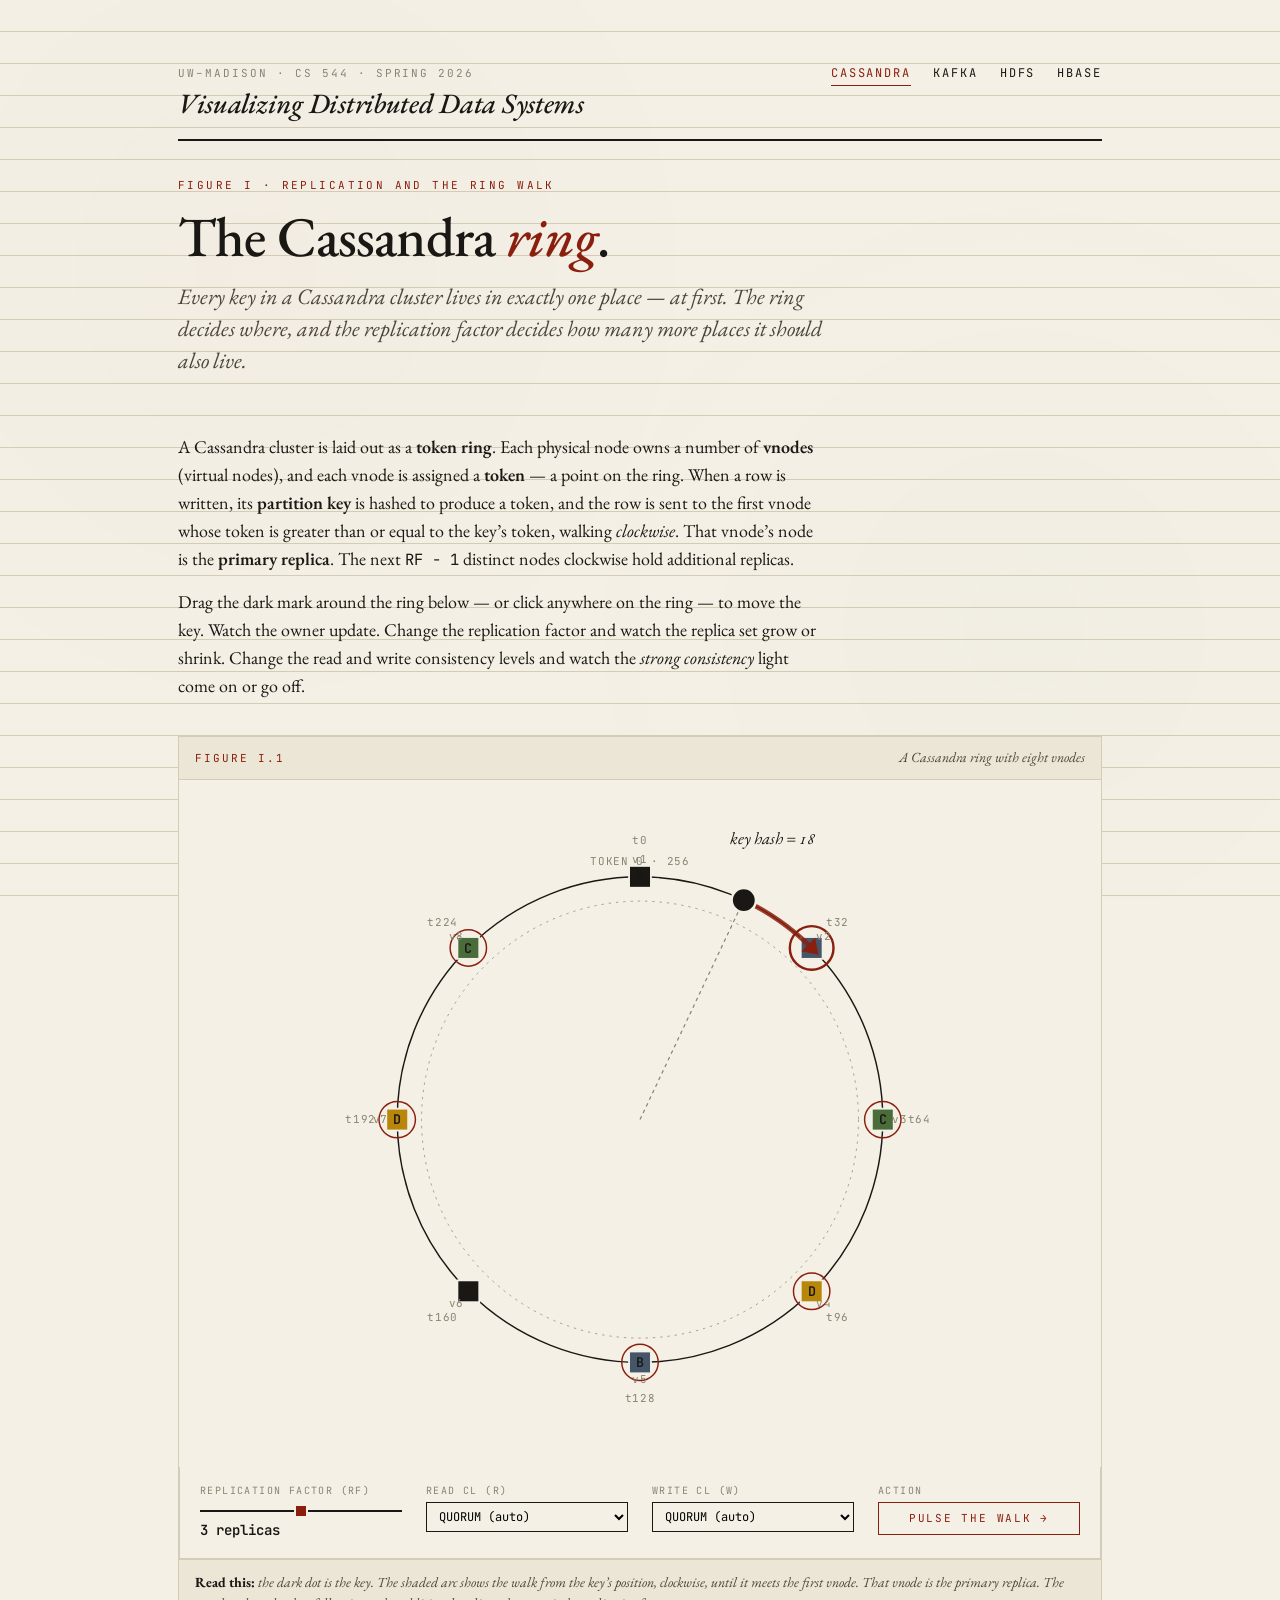
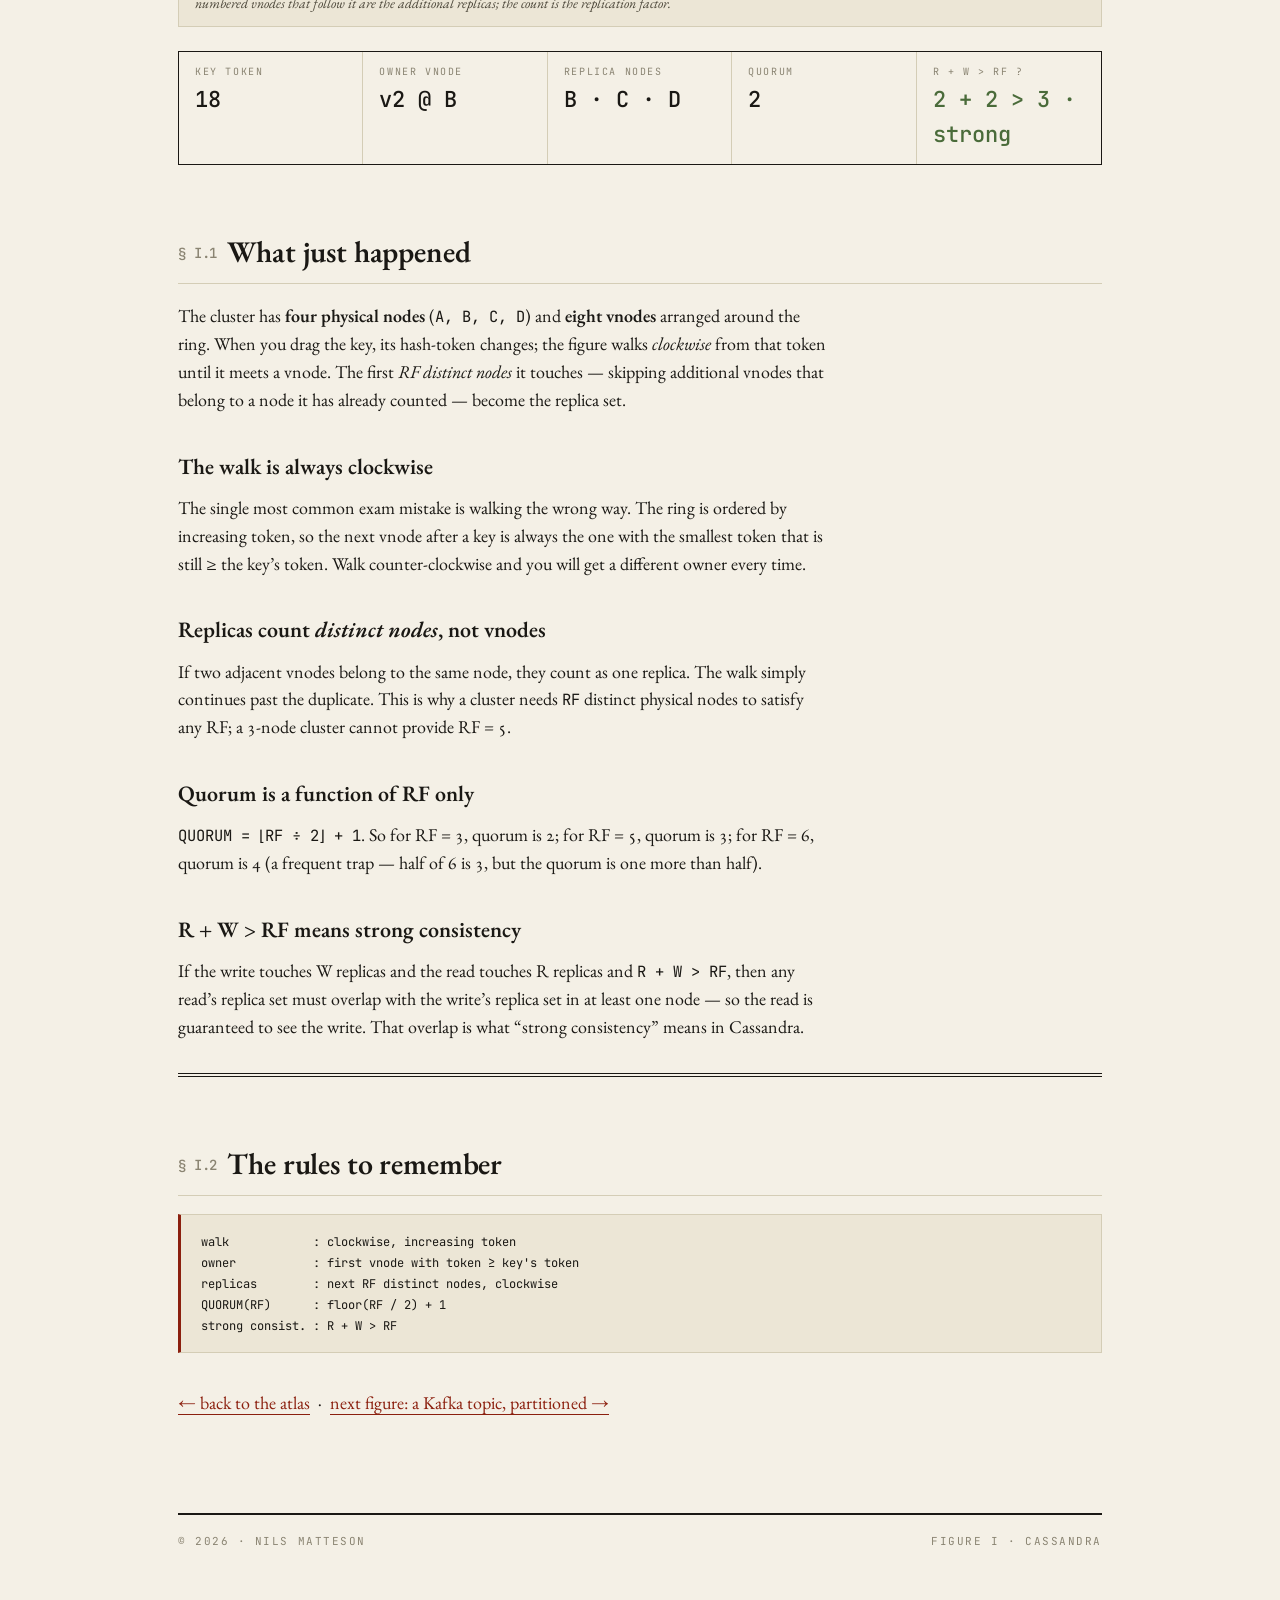
==== cassandra.html @ 3a1dfbe9 "Initial site: four interactive figures for CS 544 distributed systems - Figure I (Cassandra): 8-vnod" ====
<!doctype html>
<html lang="en">
<head>
  <meta charset="utf-8" />
  <meta name="viewport" content="width=device-width, initial-scale=1" />
  <title>The Cassandra ring — CS 544 Visualizations</title>
  <link rel="stylesheet" href="styles/main.css" />
</head>
<body>
  <main class="page page--wide">

    <header class="masthead">
      <div>
        <div class="masthead__meta">UW–Madison · CS 544 · spring 2026</div>
        <div class="masthead__title"><a href="./index.html">Visualizing Distributed Data Systems</a></div>
      </div>
      <nav class="masthead__nav">
        <a href="./cassandra.html" class="is-current">Cassandra</a>
        <a href="./kafka.html">Kafka</a>
        <a href="./hdfs.html">HDFS</a>
        <a href="./hbase.html">HBase</a>
      </nav>
    </header>

    <div class="eyebrow">Figure I · Replication and the ring walk</div>
    <h1 class="title">The Cassandra <em>ring</em>.</h1>
    <p class="lede">
      Every key in a Cassandra cluster lives in exactly one place — at
      first. The ring decides where, and the replication factor decides
      how many <em>more</em> places it should also live.
    </p>

    <p>
      A Cassandra cluster is laid out as a <strong>token ring</strong>.
      Each physical node owns a number of <strong>vnodes</strong>
      (virtual nodes), and each vnode is assigned a <strong>token</strong> —
      a point on the ring. When a row is written, its
      <strong>partition key</strong> is hashed to produce a token, and
      the row is sent to the first vnode whose token is greater than
      or equal to the key’s token, walking <em>clockwise</em>. That
      vnode’s node is the <strong>primary replica</strong>. The next
      <span class="mono">RF − 1</span> distinct nodes clockwise hold
      additional replicas.
    </p>

    <p>
      Drag the dark mark around the ring below — or click anywhere on
      the ring — to move the key. Watch the owner update. Change the
      replication factor and watch the replica set grow or shrink.
      Change the read and write consistency levels and watch the
      <em>strong consistency</em> light come on or go off.
    </p>

    <figure class="figure">
      <div class="figure__head">
        <span class="figure__label">Figure I.1</span>
        <span class="figure__title">A Cassandra ring with eight vnodes</span>
      </div>
      <div class="figure__body" id="ring-stage">
        <svg id="ring-svg" viewBox="0 0 720 520" role="img" aria-label="Cassandra ring with draggable key">
          <!-- ring -->
          <g id="ring-g">
            <circle cx="360" cy="260" r="200" class="stroke-ink fill-paper" stroke-width="1.2" />
            <circle cx="360" cy="260" r="180" class="stroke-mute fill-paper" stroke-width="0.6" stroke-dasharray="2 4" />
            <text x="360" y="50" text-anchor="middle" class="label-sm">TOKEN  0  ·  256</text>
          </g>
          <g id="ring-vnodes"></g>
          <g id="ring-arc"></g>
          <g id="ring-replicas"></g>
          <g id="ring-key">
            <line id="key-radial" x1="360" y1="260" x2="360" y2="40" stroke-width="1" stroke-dasharray="3 3" class="stroke-mute" />
            <circle id="key-handle" cx="360" cy="60" r="10" class="fill-ink" stroke="var(--paper)" stroke-width="2" style="cursor: grab;" />
            <text id="key-label" x="360" y="28" text-anchor="middle" class="label-lg">key  hash = 0</text>
          </g>
        </svg>
      </div>

      <div class="controls">
        <div class="control">
          <span class="control__label">Replication factor (RF)</span>
          <input type="range" id="rf" min="1" max="5" value="3" />
          <span class="control__value"><span id="rf-val">3</span> replica<span id="rf-s">s</span></span>
        </div>
        <div class="control">
          <span class="control__label">Read CL (R)</span>
          <select id="cl-r">
            <option value="1">ONE (1)</option>
            <option value="2" selected>QUORUM (auto)</option>
            <option value="rf">ALL (RF)</option>
          </select>
        </div>
        <div class="control">
          <span class="control__label">Write CL (W)</span>
          <select id="cl-w">
            <option value="1">ONE (1)</option>
            <option value="2" selected>QUORUM (auto)</option>
            <option value="rf">ALL (RF)</option>
          </select>
        </div>
        <div class="control">
          <span class="control__label">Action</span>
          <button class="btn btn--accent" id="btn-pulse">Pulse the walk →</button>
        </div>
      </div>

      <figcaption class="figure__caption">
        <b>Read this:</b> the dark dot is the key. The shaded arc shows
        the <em>walk</em> from the key’s position, clockwise, until it
        meets the first vnode. That vnode is the <em>primary replica</em>.
        The numbered vnodes that follow it are the
        additional replicas; the count is the replication factor.
      </figcaption>
    </figure>

    <div class="readout">
      <div class="readout__cell">
        <span class="k">Key token</span>
        <span class="v" id="r-token">0</span>
      </div>
      <div class="readout__cell">
        <span class="k">Owner vnode</span>
        <span class="v" id="r-owner">v1@A</span>
      </div>
      <div class="readout__cell">
        <span class="k">Replica nodes</span>
        <span class="v" id="r-replicas">A · B · C</span>
      </div>
      <div class="readout__cell">
        <span class="k">QUORUM</span>
        <span class="v" id="r-quorum">2</span>
      </div>
      <div class="readout__cell">
        <span class="k">R + W &gt; RF ?</span>
        <span class="v v--ok" id="r-strong">strong</span>
      </div>
    </div>

    <h2><span class="num">§ I.1</span>What just happened</h2>
    <p>
      The cluster has <strong>four physical nodes</strong>
      (<span class="mono">A, B, C, D</span>) and <strong>eight vnodes</strong>
      arranged around the ring. When you drag the key, its
      hash-token changes; the figure walks <em>clockwise</em> from that
      token until it meets a vnode. The first <em>RF distinct nodes</em>
      it touches — skipping additional vnodes that belong to a node it
      has already counted — become the replica set.
    </p>

    <h3>The walk is always clockwise</h3>
    <p>
      The single most common exam mistake is walking the wrong way. The
      ring is ordered by increasing token, so the next vnode after a
      key is always the one with the smallest token that is still
      <em>≥</em> the key’s token. Walk counter-clockwise and you will
      get a different owner every time.
    </p>

    <h3>Replicas count <em>distinct nodes</em>, not vnodes</h3>
    <p>
      If two adjacent vnodes belong to the same node, they count as one
      replica. The walk simply continues past the duplicate. This is
      why a cluster needs <span class="mono">RF</span> distinct
      physical nodes to satisfy any RF; a 3-node cluster cannot
      provide RF = 5.
    </p>

    <h3>Quorum is a function of RF only</h3>
    <p>
      <span class="mono">QUORUM = ⌊RF ÷ 2⌋ + 1</span>. So for RF = 3,
      quorum is 2; for RF = 5, quorum is 3; for RF = 6, quorum is 4
      (a frequent trap — half of 6 is 3, but the quorum is one more
      than half).
    </p>

    <h3>R + W &gt; RF means strong consistency</h3>
    <p>
      If the write touches W replicas and the read touches R replicas
      and <span class="mono">R + W &gt; RF</span>, then any read’s
      replica set must overlap with the write’s replica set in at
      least one node — so the read is guaranteed to see the write.
      That overlap is what “strong consistency” means in Cassandra.
    </p>

    <hr class="hr-double" />

    <h2><span class="num">§ I.2</span>The rules to remember</h2>
    <pre><code>walk            : clockwise, increasing token
owner           : first vnode with token ≥ key's token
replicas        : next RF distinct nodes, clockwise
QUORUM(RF)      : floor(RF / 2) + 1
strong consist. : R + W &gt; RF</code></pre>

    <p style="margin-top: 36px;">
      <a class="intext" href="./index.html">← back to the atlas</a>
      &nbsp;·&nbsp;
      <a class="intext" href="./kafka.html">next figure: a Kafka topic, partitioned →</a>
    </p>

    <footer class="colophon">
      <span>© 2026 · Nils Matteson</span>
      <span>Figure I · Cassandra</span>
    </footer>

  </main>

  <script src="scripts/cassandra-ring.js"></script>
</body>
</html>
---- styles/main.css ----
/* ==========================================================================
   CS544 Visualizations — design system
   "Lab notebook" — paper, ink, oxblood. Hard rules. Serif body.
   ========================================================================== */

@import url('https://fonts.googleapis.com/css2?family=EB+Garamond:ital,wght@0,400;0,500;0,600;0,700;1,400;1,500&family=JetBrains+Mono:wght@400;500;600&display=swap');

:root {
  /* palette */
  --paper:        #f4f0e6;
  --paper-deep:   #ece6d6;
  --paper-line:   #d4cdb6;
  --ink:          #1a1814;
  --ink-soft:     #4a4538;
  --ink-mute:     #8a8472;
  --oxblood:      #8b1f0e;
  --oxblood-deep: #5e1408;
  --moss:         #4a6b3a;
  --ochre:        #b8860b;
  --steel:        #46566a;

  /* type */
  --serif: 'EB Garamond', 'Iowan Old Style', 'Apple Garamond', Georgia, serif;
  --mono:  'JetBrains Mono', 'IBM Plex Mono', ui-monospace, Menlo, monospace;

  /* scale */
  --col: 720px;
  --gut: 24px;
}

/* ==== reset ============================================================ */

*, *::before, *::after { box-sizing: border-box; }
html, body, h1, h2, h3, h4, h5, h6, p, ul, ol, li, figure, figcaption, pre, code, table, td, th { margin: 0; padding: 0; }
button { font: inherit; color: inherit; background: none; border: 0; padding: 0; cursor: pointer; }
a { color: inherit; }

/* ==== page ============================================================ */

html {
  font-size: 18px;
  background: var(--paper);
  color: var(--ink);
  -webkit-font-smoothing: antialiased;
}

body {
  font-family: var(--serif);
  font-feature-settings: "kern" 1, "liga" 1, "onum" 1;
  line-height: 1.55;
  background:
    repeating-linear-gradient(
      to bottom,
      transparent 0,
      transparent 31px,
      var(--paper-line) 31px,
      var(--paper-line) 32px
    ),
    var(--paper);
  background-attachment: fixed;
  min-height: 100vh;
}

/* subtle paper grain */
body::before {
  content: "";
  position: fixed;
  inset: 0;
  pointer-events: none;
  background-image:
    radial-gradient(circle at 20% 30%, rgba(139, 31, 14, 0.015) 0, transparent 40%),
    radial-gradient(circle at 80% 70%, rgba(74, 107, 58, 0.015) 0, transparent 40%);
  z-index: 0;
}

/* ==== layout ========================================================== */

.page {
  position: relative;
  z-index: 1;
  max-width: var(--col);
  margin: 0 auto;
  padding: 64px 28px 120px;
}

.page--wide {
  max-width: 980px;
}

/* ==== top masthead =================================================== */

.masthead {
  display: flex;
  align-items: baseline;
  justify-content: space-between;
  gap: 24px;
  border-bottom: 2px solid var(--ink);
  padding-bottom: 14px;
  margin-bottom: 36px;
}

.masthead__title {
  font-family: var(--serif);
  font-style: italic;
  font-weight: 500;
  font-size: 28px;
  letter-spacing: -0.01em;
}

.masthead__title a { text-decoration: none; }

.masthead__meta {
  font-family: var(--mono);
  font-size: 11px;
  text-transform: uppercase;
  letter-spacing: 0.18em;
  color: var(--ink-mute);
}

.masthead__nav {
  display: flex;
  gap: 22px;
  font-family: var(--mono);
  font-size: 12px;
  text-transform: uppercase;
  letter-spacing: 0.16em;
}

.masthead__nav a {
  text-decoration: none;
  border-bottom: 1px solid transparent;
  padding-bottom: 2px;
  transition: border-color 120ms;
}

.masthead__nav a:hover,
.masthead__nav a.is-current {
  border-bottom-color: var(--oxblood);
  color: var(--oxblood);
}

/* ==== headings ======================================================= */

.eyebrow {
  font-family: var(--mono);
  font-size: 11px;
  text-transform: uppercase;
  letter-spacing: 0.22em;
  color: var(--oxblood);
  margin-bottom: 14px;
}

h1.title {
  font-family: var(--serif);
  font-weight: 500;
  font-size: 56px;
  line-height: 1.05;
  letter-spacing: -0.015em;
  margin-bottom: 14px;
}

h1.title em {
  color: var(--oxblood);
  font-style: italic;
}

.lede {
  font-family: var(--serif);
  font-style: italic;
  font-size: 22px;
  line-height: 1.45;
  color: var(--ink-soft);
  max-width: 30em;
  margin-bottom: 56px;
}

h2 {
  font-family: var(--serif);
  font-weight: 600;
  font-size: 30px;
  letter-spacing: -0.005em;
  margin: 64px 0 18px;
  border-bottom: 1px solid var(--paper-line);
  padding-bottom: 8px;
}

h2 .num {
  font-family: var(--mono);
  font-weight: 500;
  font-size: 14px;
  color: var(--ink-mute);
  margin-right: 10px;
  vertical-align: 4px;
}

h3 {
  font-family: var(--serif);
  font-weight: 600;
  font-size: 22px;
  margin: 36px 0 10px;
}

p { margin-bottom: 16px; max-width: 36em; }
p + p { text-indent: 0; }

p strong { font-weight: 600; }
p em { font-style: italic; }

a.intext {
  color: var(--oxblood);
  text-decoration: none;
  border-bottom: 1px solid var(--oxblood);
}

/* ==== code ============================================================ */

code, kbd, .mono {
  font-family: var(--mono);
  font-size: 0.86em;
}

code {
  background: var(--paper-deep);
  padding: 1px 6px;
  border: 1px solid var(--paper-line);
}

pre {
  font-family: var(--mono);
  font-size: 14px;
  background: var(--paper-deep);
  border: 1px solid var(--paper-line);
  border-left: 3px solid var(--oxblood);
  padding: 16px 20px;
  overflow-x: auto;
  margin: 18px 0;
  line-height: 1.5;
}

pre code {
  background: transparent;
  border: 0;
  padding: 0;
}

/* ==== figure ========================================================== */

.figure {
  margin: 36px 0 24px;
  border: 1px solid var(--paper-line);
  background: var(--paper);
}

.figure__head {
  display: flex;
  align-items: baseline;
  justify-content: space-between;
  padding: 10px 16px;
  border-bottom: 1px solid var(--paper-line);
  background: var(--paper-deep);
}

.figure__label {
  font-family: var(--mono);
  font-size: 11px;
  text-transform: uppercase;
  letter-spacing: 0.18em;
  color: var(--oxblood);
}

.figure__title {
  font-family: var(--serif);
  font-style: italic;
  font-size: 14px;
  color: var(--ink-soft);
}

.figure__body {
  padding: 24px;
}

.figure__caption {
  font-family: var(--serif);
  font-style: italic;
  font-size: 14px;
  line-height: 1.5;
  color: var(--ink-soft);
  padding: 12px 16px;
  border-top: 1px solid var(--paper-line);
  background: var(--paper-deep);
}

.figure__caption b { font-style: normal; color: var(--ink); }

/* ==== controls panel ================================================== */

.controls {
  display: grid;
  grid-template-columns: repeat(auto-fit, minmax(180px, 1fr));
  gap: 16px 24px;
  padding: 16px 20px;
  border: 1px solid var(--paper-line);
  border-top: 0;
  background: var(--paper);
  font-family: var(--mono);
  font-size: 12px;
}

.control { display: flex; flex-direction: column; gap: 4px; }

.control__label {
  text-transform: uppercase;
  letter-spacing: 0.14em;
  color: var(--ink-mute);
  font-size: 10px;
}

.control__value {
  color: var(--ink);
  font-weight: 600;
  font-size: 14px;
  font-variant-numeric: tabular-nums;
}

input[type="range"] {
  -webkit-appearance: none;
  appearance: none;
  width: 100%;
  height: 2px;
  background: var(--ink);
  outline: none;
  margin: 8px 0 4px;
}

input[type="range"]::-webkit-slider-thumb {
  -webkit-appearance: none;
  appearance: none;
  width: 14px;
  height: 14px;
  background: var(--oxblood);
  border: 2px solid var(--paper);
  cursor: pointer;
  border-radius: 0;
}

input[type="range"]::-moz-range-thumb {
  width: 14px;
  height: 14px;
  background: var(--oxblood);
  border: 2px solid var(--paper);
  cursor: pointer;
  border-radius: 0;
}

button.btn {
  font-family: var(--mono);
  font-size: 11px;
  text-transform: uppercase;
  letter-spacing: 0.16em;
  border: 1px solid var(--ink);
  background: var(--paper);
  padding: 7px 14px;
  cursor: pointer;
  transition: background 80ms, color 80ms;
}

button.btn:hover {
  background: var(--ink);
  color: var(--paper);
}

button.btn--accent {
  border-color: var(--oxblood);
  color: var(--oxblood);
}

button.btn--accent:hover {
  background: var(--oxblood);
  color: var(--paper);
}

select {
  font-family: var(--mono);
  font-size: 12px;
  border: 1px solid var(--ink);
  background: var(--paper);
  padding: 5px 8px;
  border-radius: 0;
}

/* ==== readout strip =================================================== */

.readout {
  display: grid;
  grid-template-columns: repeat(auto-fit, minmax(140px, 1fr));
  border: 1px solid var(--ink);
  margin: 20px 0;
}

.readout__cell {
  padding: 12px 16px;
  border-right: 1px solid var(--paper-line);
  font-family: var(--mono);
}

.readout__cell:last-child { border-right: 0; }

.readout__cell .k {
  display: block;
  font-size: 10px;
  text-transform: uppercase;
  letter-spacing: 0.16em;
  color: var(--ink-mute);
  margin-bottom: 4px;
}

.readout__cell .v {
  font-size: 22px;
  font-weight: 500;
  font-variant-numeric: tabular-nums;
  color: var(--ink);
}

.readout__cell .v--ok    { color: var(--moss); }
.readout__cell .v--warn  { color: var(--ochre); }
.readout__cell .v--bad   { color: var(--oxblood); }

/* ==== topic cards (landing) =========================================== */

.cards {
  display: grid;
  grid-template-columns: repeat(auto-fit, minmax(280px, 1fr));
  gap: 1px;
  background: var(--ink);
  border: 1px solid var(--ink);
  margin: 36px 0 56px;
}

.card {
  background: var(--paper);
  padding: 24px 22px 26px;
  text-decoration: none;
  color: inherit;
  display: flex;
  flex-direction: column;
  gap: 10px;
  transition: background 120ms;
}

.card:hover { background: var(--paper-deep); }

.card__num {
  font-family: var(--mono);
  font-size: 11px;
  letter-spacing: 0.18em;
  color: var(--oxblood);
}

.card__title {
  font-family: var(--serif);
  font-size: 24px;
  font-weight: 500;
  line-height: 1.15;
}

.card__desc {
  font-family: var(--serif);
  font-style: italic;
  font-size: 14px;
  color: var(--ink-soft);
  line-height: 1.45;
}

.card__cta {
  font-family: var(--mono);
  font-size: 11px;
  text-transform: uppercase;
  letter-spacing: 0.16em;
  color: var(--oxblood);
  margin-top: 6px;
}

/* ==== footer ========================================================== */

.colophon {
  margin-top: 96px;
  padding-top: 18px;
  border-top: 2px solid var(--ink);
  font-family: var(--mono);
  font-size: 11px;
  text-transform: uppercase;
  letter-spacing: 0.14em;
  color: var(--ink-mute);
  display: flex;
  justify-content: space-between;
  flex-wrap: wrap;
  gap: 12px;
}

/* ==== utility ========================================================= */

.hr-double {
  border: 0;
  border-top: 1px solid var(--ink);
  border-bottom: 1px solid var(--ink);
  height: 4px;
  margin: 32px 0;
}

.hr-thin {
  border: 0;
  border-top: 1px solid var(--paper-line);
  margin: 24px 0;
}

.tag {
  display: inline-block;
  font-family: var(--mono);
  font-size: 10px;
  text-transform: uppercase;
  letter-spacing: 0.16em;
  border: 1px solid var(--ink-mute);
  padding: 2px 8px;
  color: var(--ink-soft);
}

.tag--accent { border-color: var(--oxblood); color: var(--oxblood); }

/* ==== SVG common ====================================================== */

svg .stroke-ink   { stroke: var(--ink); }
svg .stroke-ox    { stroke: var(--oxblood); }
svg .stroke-mute  { stroke: var(--ink-mute); }
svg .stroke-moss  { stroke: var(--moss); }
svg .fill-paper   { fill: var(--paper); }
svg .fill-ink     { fill: var(--ink); }
svg .fill-ox      { fill: var(--oxblood); }
svg .fill-mute    { fill: var(--ink-mute); }
svg .fill-moss    { fill: var(--moss); }
svg .fill-ochre   { fill: var(--ochre); }
svg text {
  font-family: var(--mono);
  font-size: 11px;
  fill: var(--ink);
  user-select: none;
}
svg .label-sm { font-size: 9px; fill: var(--ink-mute); letter-spacing: 0.06em; }
svg .label-lg { font-family: var(--serif); font-style: italic; font-size: 14px; fill: var(--ink); }

/* ==== animations ====================================================== */

@keyframes pulse-ox {
  0%   { opacity: 0.0; }
  40%  { opacity: 1.0; }
  100% { opacity: 0.0; }
}

@keyframes flow {
  from { stroke-dashoffset: 0; }
  to   { stroke-dashoffset: -24; }
}

.flowline {
  stroke-dasharray: 8 4;
  animation: flow 1.2s linear infinite;
}

.is-active { stroke: var(--oxblood) !important; }
.is-active-fill { fill: var(--oxblood) !important; }

/* ==== responsive ====================================================== */

@media (max-width: 720px) {
  html { font-size: 16px; }
  h1.title { font-size: 38px; }
  .lede    { font-size: 19px; }
  h2       { font-size: 24px; }
  .page    { padding: 36px 18px 80px; }
  .masthead { flex-wrap: wrap; }
  .masthead__nav { width: 100%; padding-top: 8px; }
}
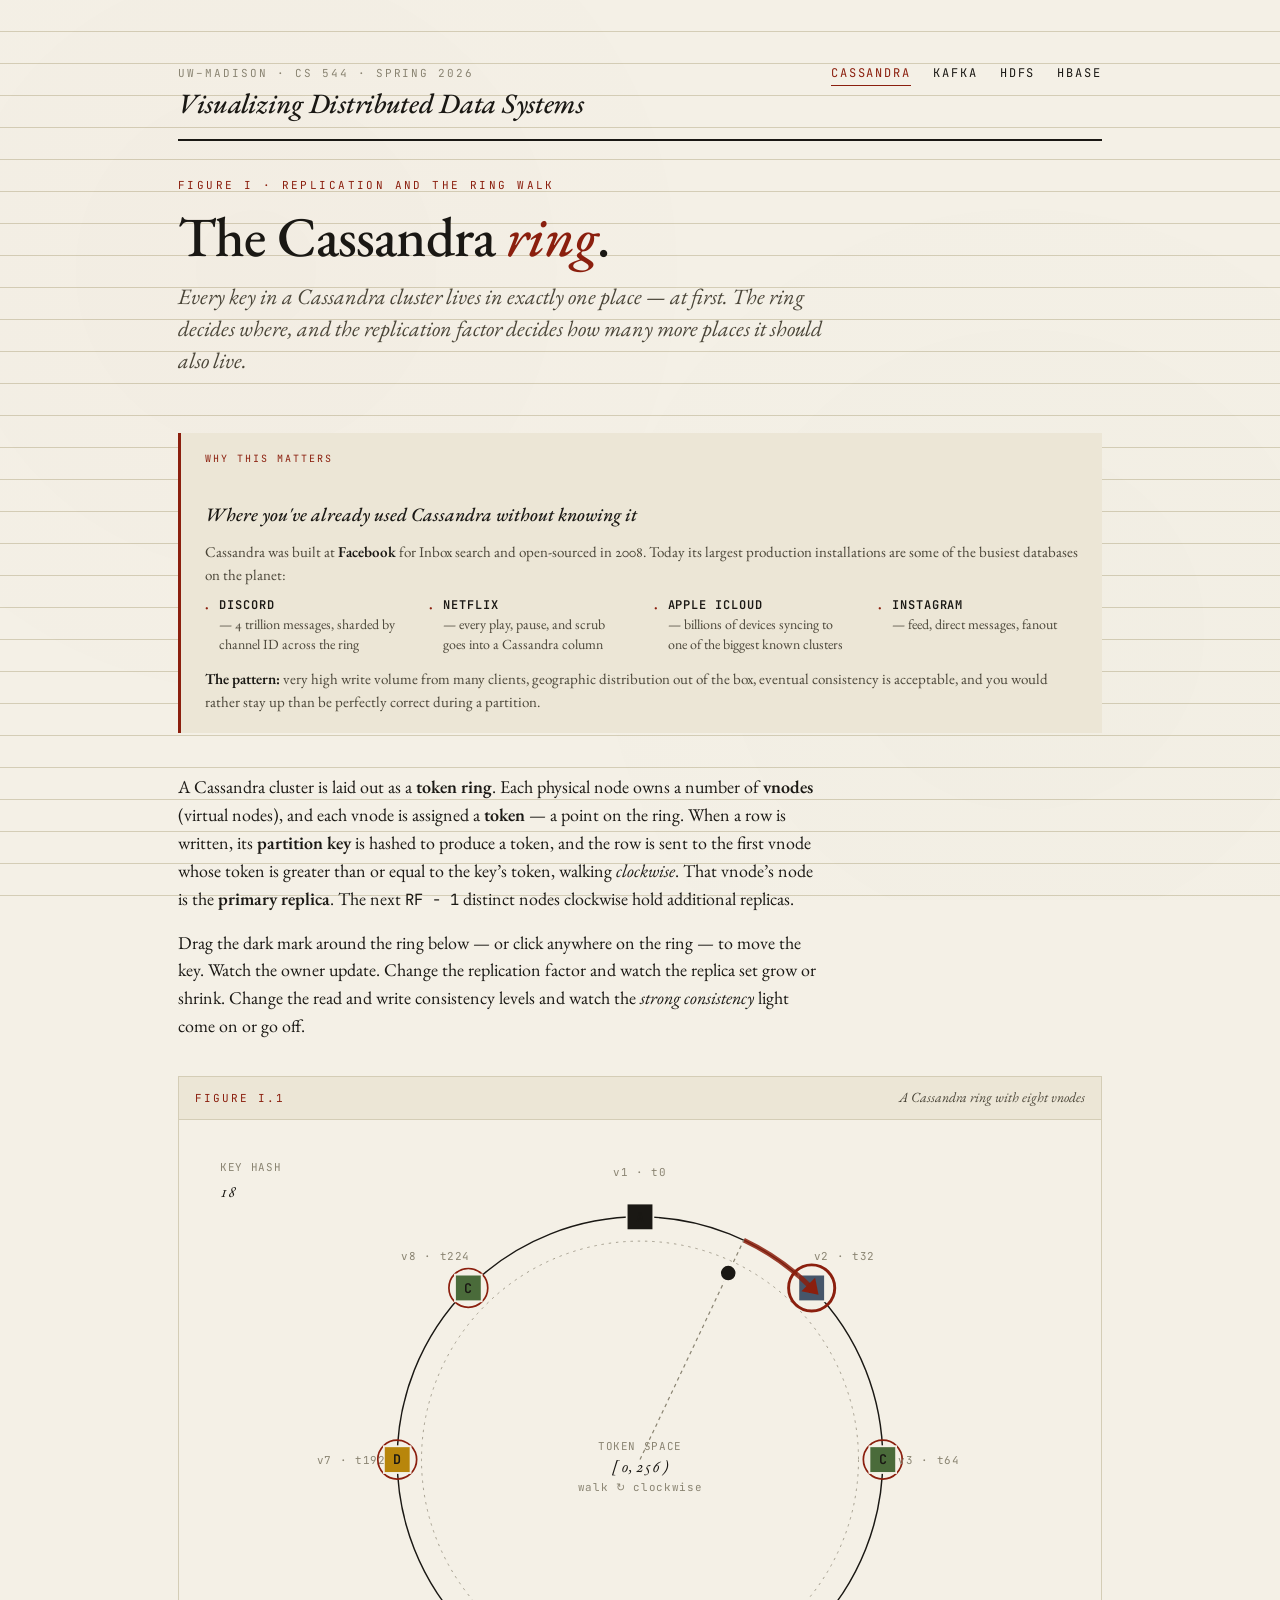
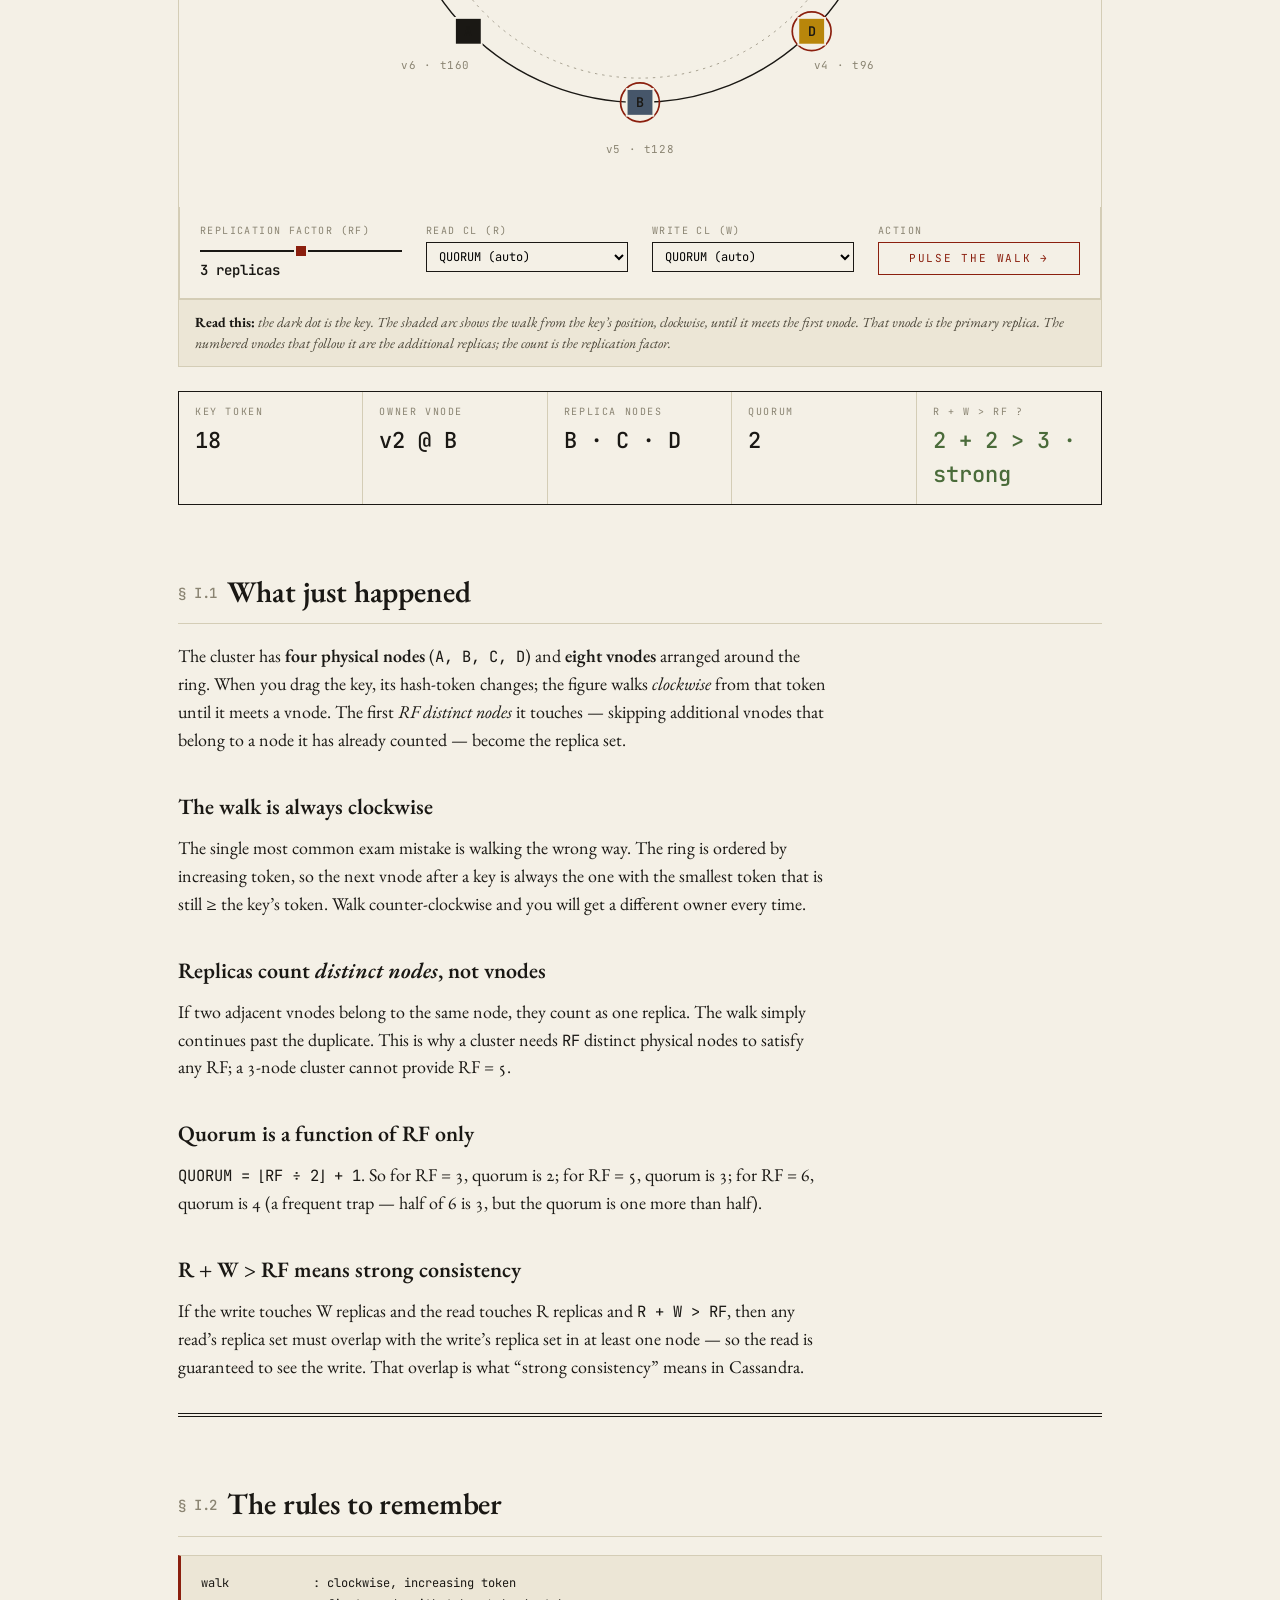
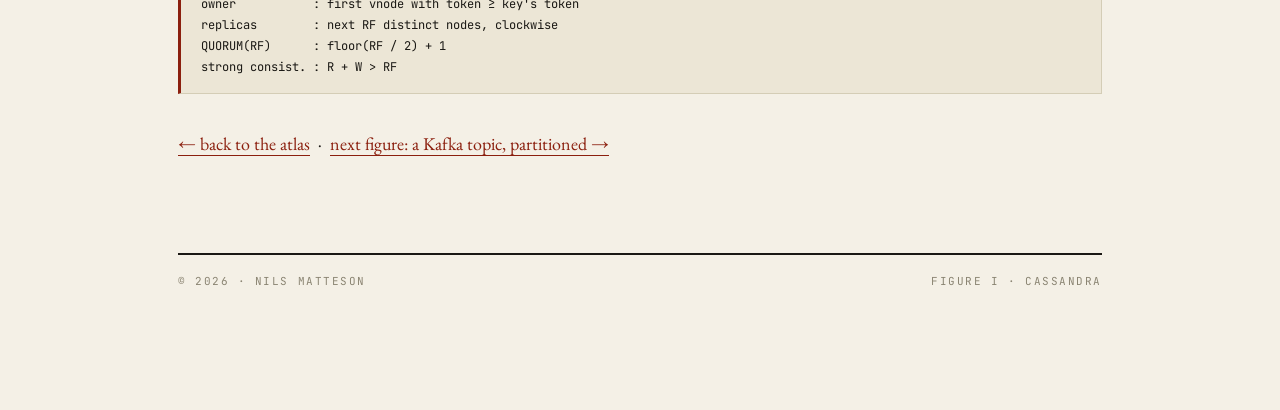
==== commit b424063d: "Add motivating real-world callouts; fix Cassandra label overlaps; seed HBase - Each system page now " ====
--- a/cassandra.html
+++ b/cassandra.html
@@ -30,6 +30,30 @@
       how many <em>more</em> places it should also live.
     </p>
 
+    <aside class="callout">
+      <span class="callout__label">Why this matters</span>
+      <h3 class="callout__title">Where you've already used Cassandra without knowing it</h3>
+      <div class="callout__body">
+        <p>
+          Cassandra was built at <strong>Facebook</strong> for Inbox
+          search and open-sourced in 2008. Today its largest production
+          installations are some of the busiest databases on the planet:
+        </p>
+        <ul class="callout__list">
+          <li><strong>Discord</strong> — 4 trillion messages, sharded by channel ID across the ring</li>
+          <li><strong>Netflix</strong> — every play, pause, and scrub goes into a Cassandra column</li>
+          <li><strong>Apple iCloud</strong> — billions of devices syncing to one of the biggest known clusters</li>
+          <li><strong>Instagram</strong> — feed, direct messages, fanout</li>
+        </ul>
+        <p style="margin-top:12px;">
+          <strong>The pattern:</strong> very high write volume from
+          many clients, geographic distribution out of the box,
+          eventual consistency is acceptable, and you would rather
+          stay up than be perfectly correct during a partition.
+        </p>
+      </div>
+    </aside>
+
     <p>
       A Cassandra cluster is laid out as a <strong>token ring</strong>.
       Each physical node owns a number of <strong>vnodes</strong>
@@ -62,7 +86,13 @@
           <g id="ring-g">
             <circle cx="360" cy="260" r="200" class="stroke-ink fill-paper" stroke-width="1.2" />
             <circle cx="360" cy="260" r="180" class="stroke-mute fill-paper" stroke-width="0.6" stroke-dasharray="2 4" />
-            <text x="360" y="50" text-anchor="middle" class="label-sm">TOKEN  0  ·  256</text>
+            <!-- center HUD -->
+            <text x="360" y="252" text-anchor="middle" class="label-sm" font-size="9">TOKEN SPACE</text>
+            <text x="360" y="270" text-anchor="middle" class="label-lg" font-size="20">[ 0, 256 )</text>
+            <text x="360" y="286" text-anchor="middle" class="label-sm" font-size="9">walk ↻ clockwise</text>
+            <!-- HUD: key hash, top-left of svg -->
+            <text x="14" y="22" class="label-sm" font-size="10">KEY HASH</text>
+            <text id="key-hud" x="14" y="44" class="label-lg" font-size="22">0</text>
           </g>
           <g id="ring-vnodes"></g>
           <g id="ring-arc"></g>
@@ -70,7 +100,6 @@
           <g id="ring-key">
             <line id="key-radial" x1="360" y1="260" x2="360" y2="40" stroke-width="1" stroke-dasharray="3 3" class="stroke-mute" />
             <circle id="key-handle" cx="360" cy="60" r="10" class="fill-ink" stroke="var(--paper)" stroke-width="2" style="cursor: grab;" />
-            <text id="key-label" x="360" y="28" text-anchor="middle" class="label-lg">key  hash = 0</text>
           </g>
         </svg>
       </div>
--- a/styles/main.css
+++ b/styles/main.css
@@ -425,6 +425,74 @@
 .readout__cell .v--warn  { color: var(--ochre); }
 .readout__cell .v--bad   { color: var(--oxblood); }
 
+/* ==== callout (why this matters) ====================================== */
+
+.callout {
+  background: var(--paper-deep);
+  border-left: 3px solid var(--oxblood);
+  padding: 18px 24px 20px;
+  margin: 28px 0 40px;
+}
+
+.callout__label {
+  display: block;
+  font-family: var(--mono);
+  font-size: 10px;
+  text-transform: uppercase;
+  letter-spacing: 0.20em;
+  color: var(--oxblood);
+  margin-bottom: 10px;
+}
+
+.callout__title {
+  font-family: var(--serif);
+  font-style: italic;
+  font-weight: 500;
+  font-size: 19px;
+  line-height: 1.35;
+  margin-bottom: 12px;
+  color: var(--ink);
+  border: 0;
+  padding: 0;
+}
+
+.callout__body {
+  font-family: var(--serif);
+  font-size: 15px;
+  line-height: 1.55;
+  color: var(--ink-soft);
+}
+
+.callout__body p { margin-bottom: 10px; max-width: none; }
+.callout__body p:last-child { margin-bottom: 0; }
+.callout__body strong { color: var(--ink); font-weight: 600; }
+
+.callout__list {
+  list-style: none;
+  margin: 0;
+  padding: 0;
+  display: grid;
+  grid-template-columns: repeat(auto-fit, minmax(200px, 1fr));
+  gap: 12px 24px;
+  margin-top: 8px;
+}
+.callout__list li {
+  font-family: var(--serif);
+  font-size: 14px;
+  line-height: 1.4;
+  color: var(--ink-soft);
+  padding-left: 14px;
+  position: relative;
+}
+.callout__list li::before {
+  content: '·';
+  position: absolute;
+  left: 0;
+  color: var(--oxblood);
+  font-weight: 700;
+}
+.callout__list li strong { color: var(--ink); font-family: var(--mono); font-size: 12px; text-transform: uppercase; letter-spacing: 0.08em; display: block; margin-bottom: 2px; }
+
 /* ==== topic cards (landing) =========================================== */
 
 .cards {
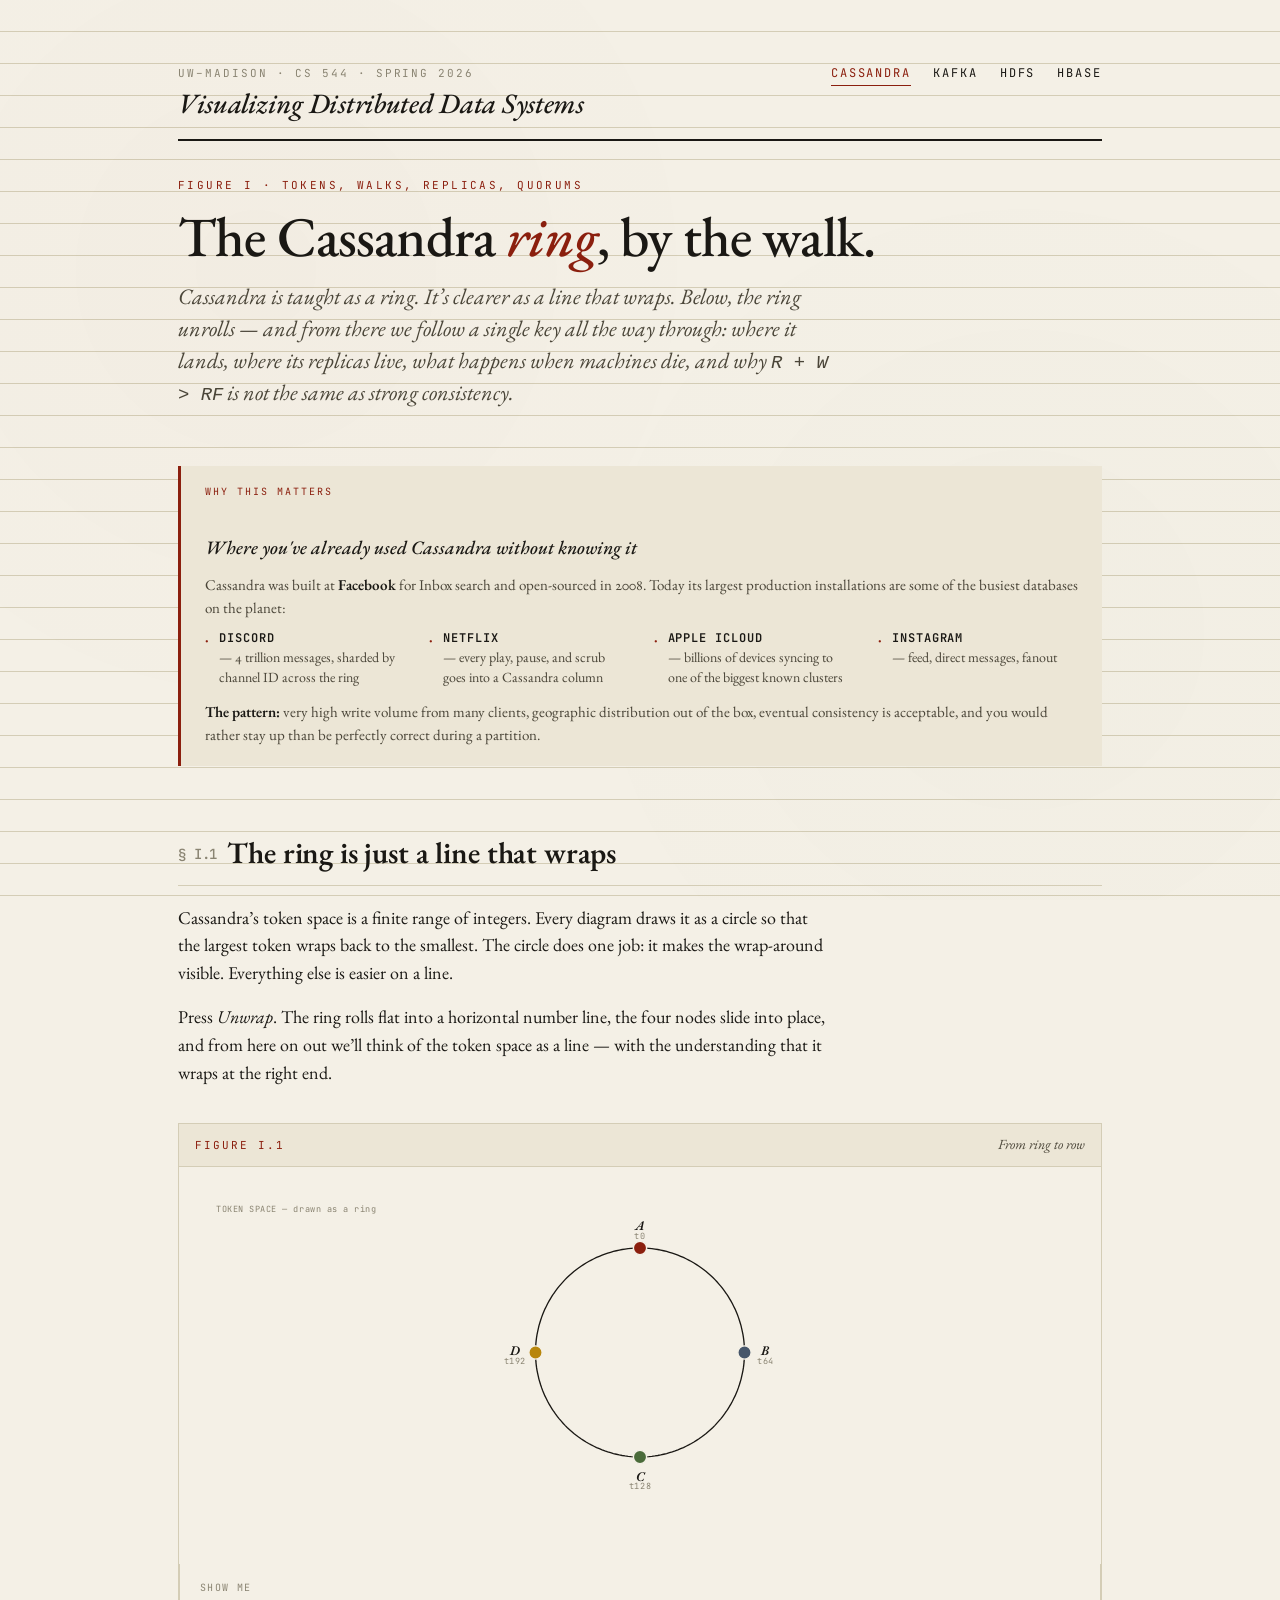
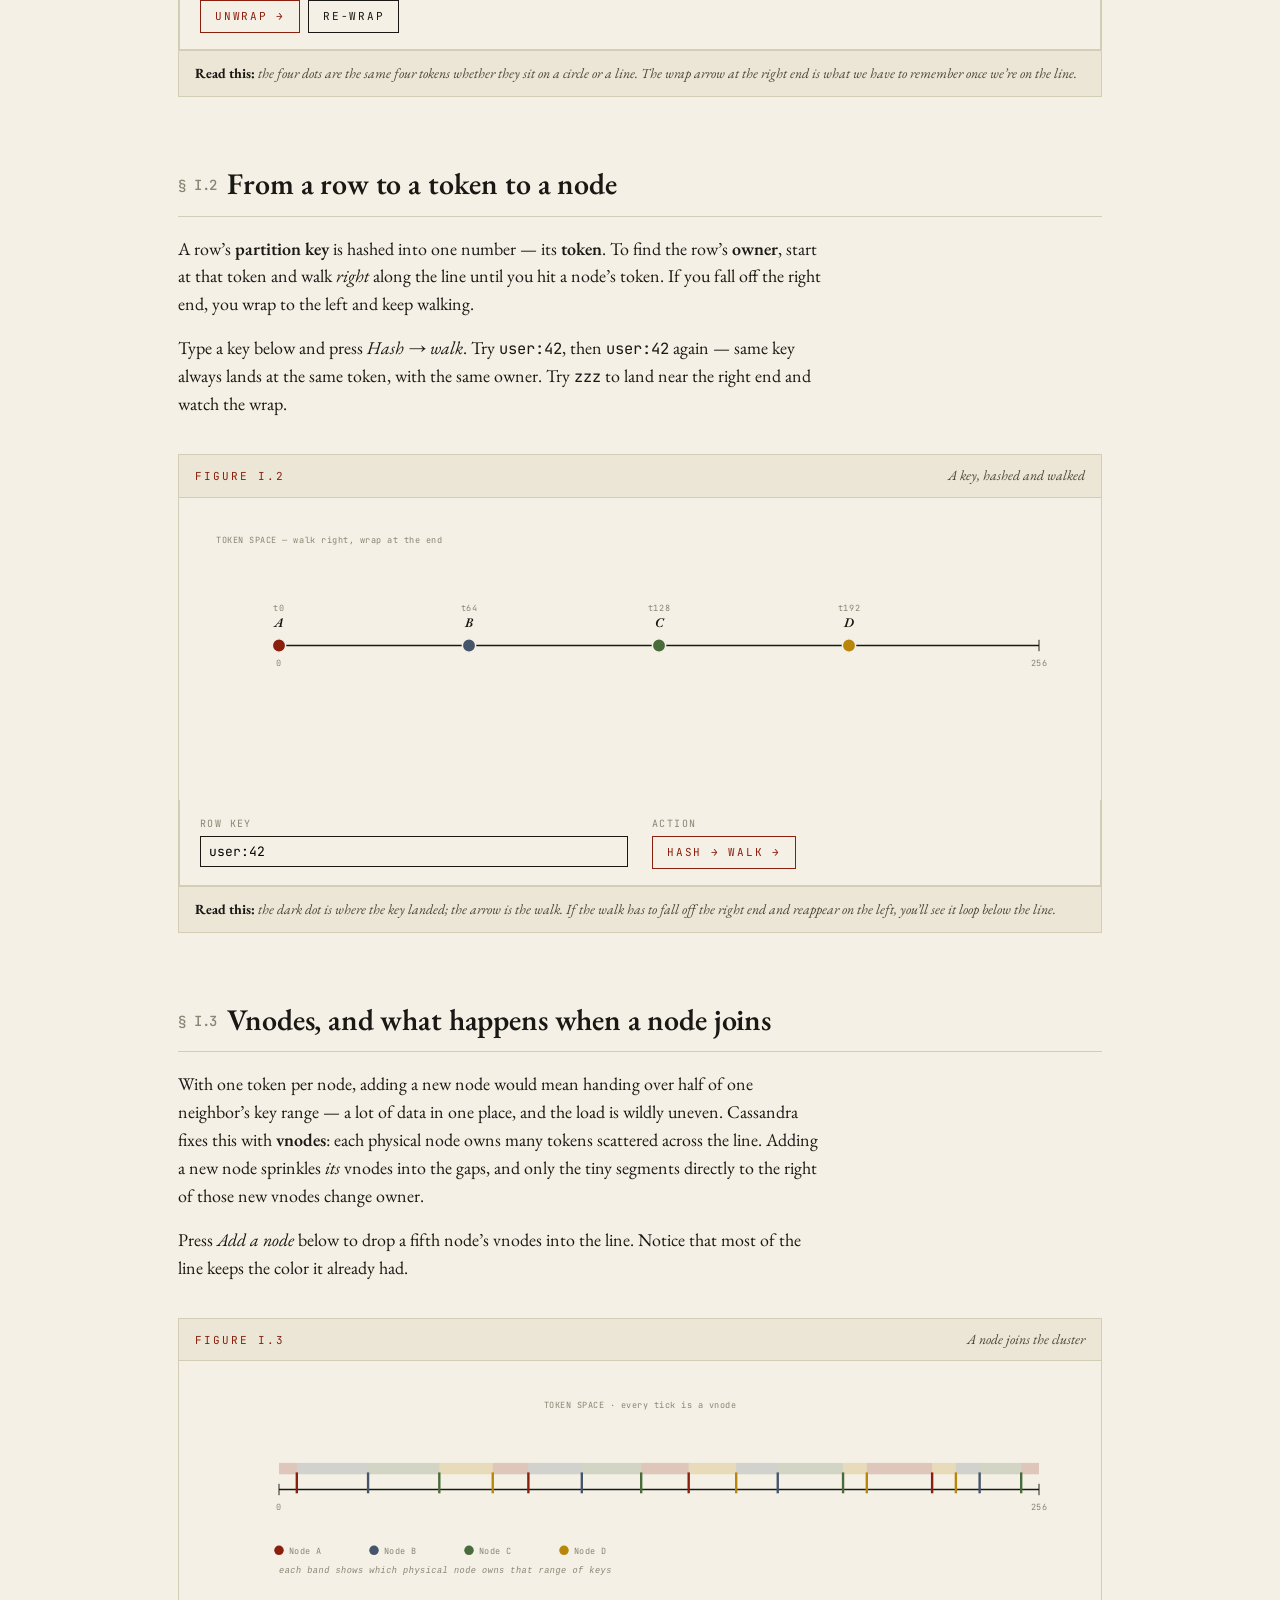
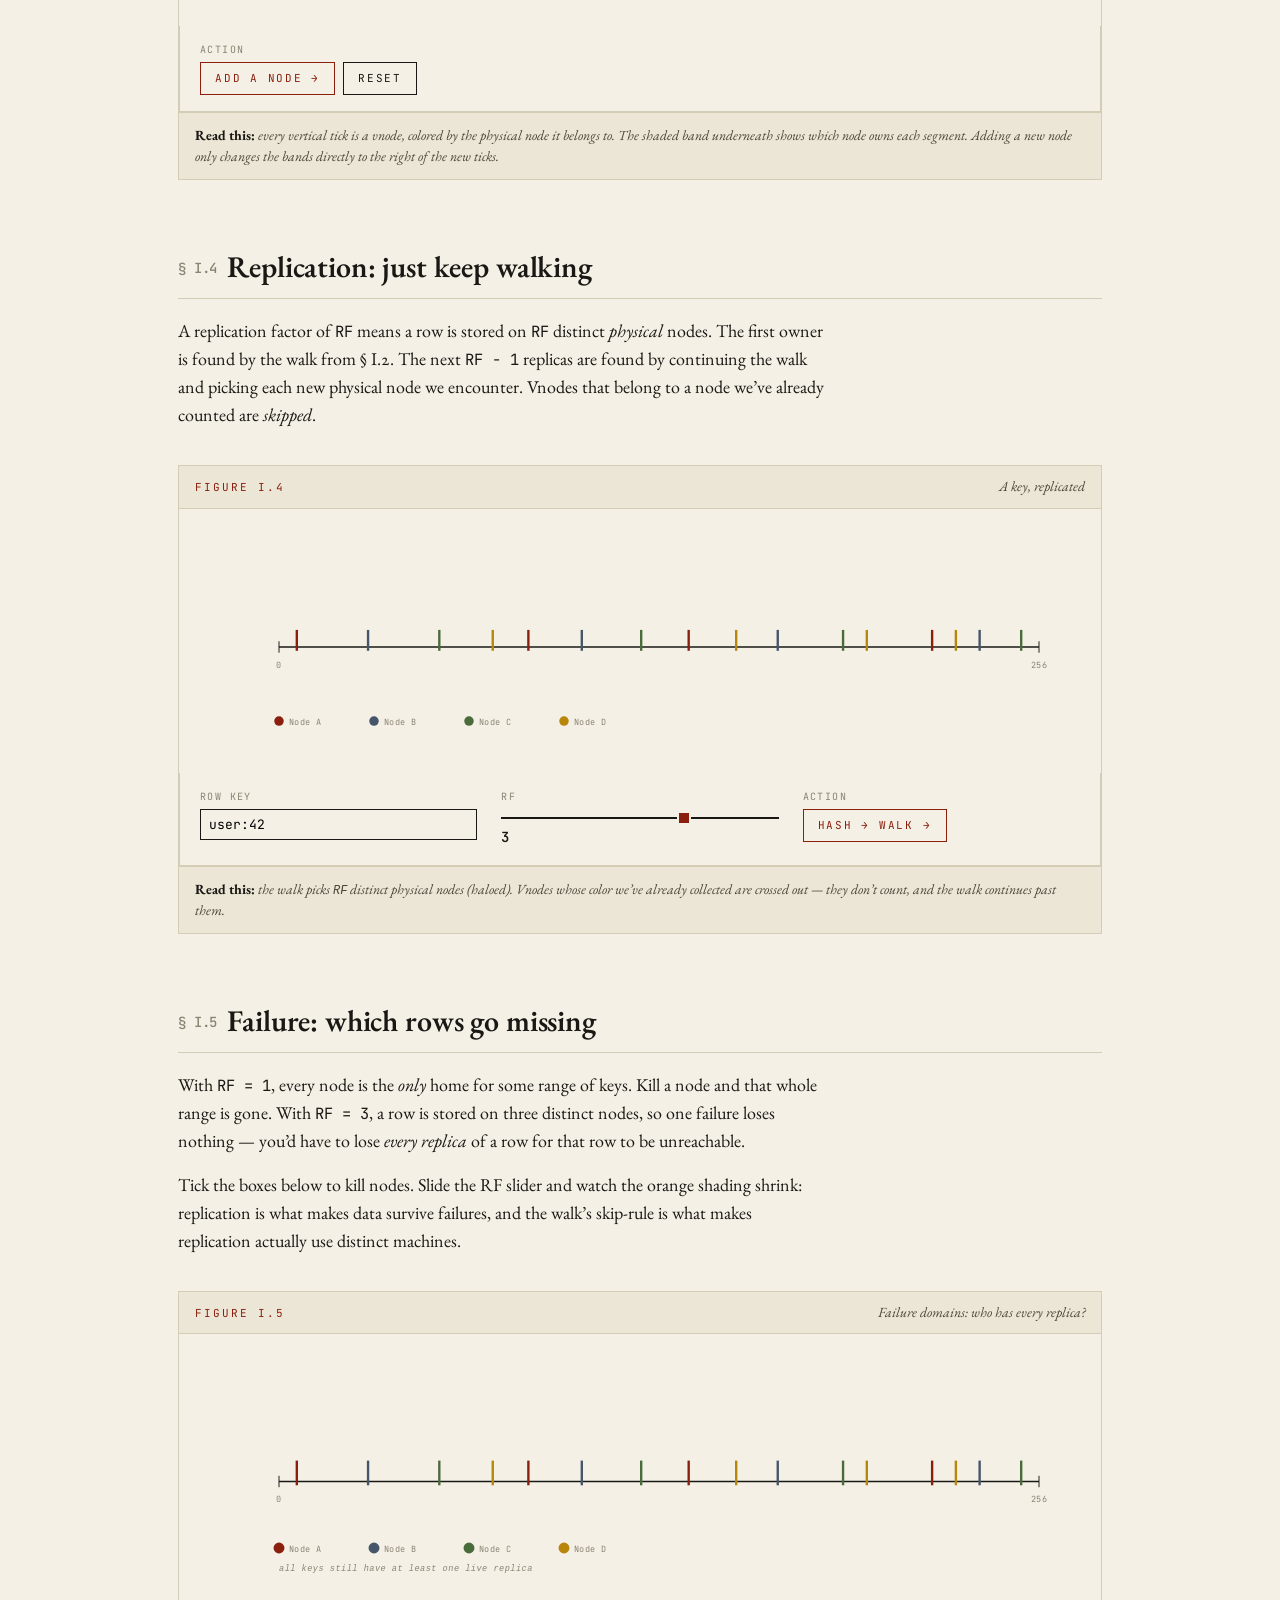
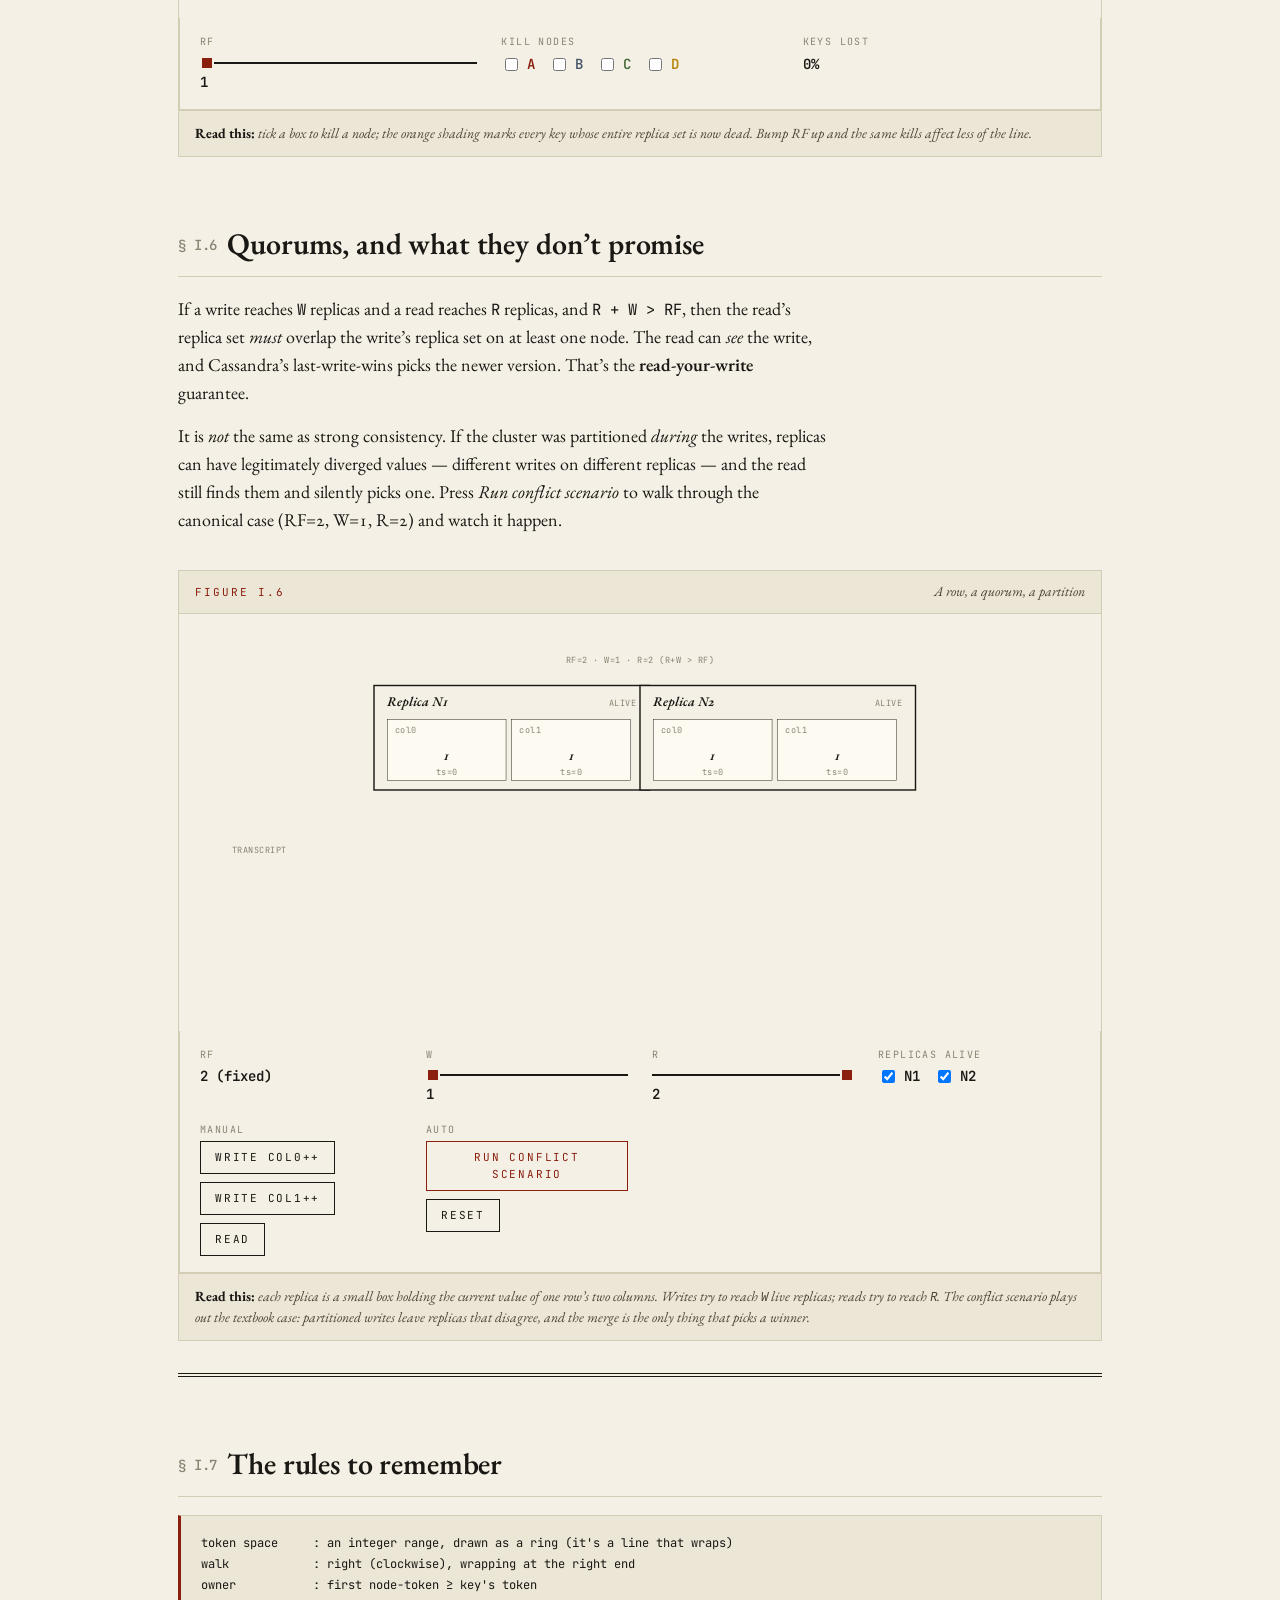
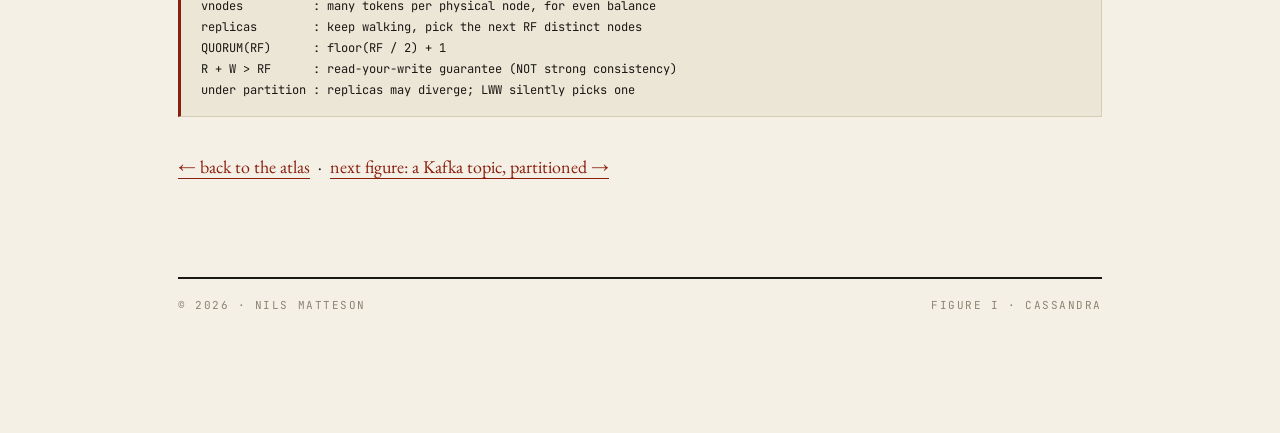
==== commit 9fe0f780: "Rewrite Cassandra page per Tyler's feedback: walkthrough, line not ring Replace the ring-only visual" ====
--- a/cassandra.html
+++ b/cassandra.html
@@ -3,7 +3,7 @@
 <head>
   <meta charset="utf-8" />
   <meta name="viewport" content="width=device-width, initial-scale=1" />
-  <title>The Cassandra ring — CS 544 Visualizations</title>
+  <title>The Cassandra ring, by the walk — CS 544 Visualizations</title>
   <link rel="stylesheet" href="styles/main.css" />
 </head>
 <body>
@@ -22,12 +22,15 @@
       </nav>
     </header>
 
-    <div class="eyebrow">Figure I · Replication and the ring walk</div>
-    <h1 class="title">The Cassandra <em>ring</em>.</h1>
+    <div class="eyebrow">Figure I · Tokens, walks, replicas, quorums</div>
+    <h1 class="title">The Cassandra <em>ring</em>, by the walk.</h1>
     <p class="lede">
-      Every key in a Cassandra cluster lives in exactly one place — at
-      first. The ring decides where, and the replication factor decides
-      how many <em>more</em> places it should also live.
+      Cassandra is taught as a ring. It’s clearer as a line that
+      wraps. Below, the ring unrolls — and from there we follow a
+      single key all the way through: where it lands, where its
+      replicas live, what happens when machines die, and why
+      <span class="mono">R + W &gt; RF</span> is not the same as
+      strong consistency.
     </p>
 
     <aside class="callout">
@@ -54,170 +57,336 @@
       </div>
     </aside>
 
-    <p>
-      A Cassandra cluster is laid out as a <strong>token ring</strong>.
-      Each physical node owns a number of <strong>vnodes</strong>
-      (virtual nodes), and each vnode is assigned a <strong>token</strong> —
-      a point on the ring. When a row is written, its
-      <strong>partition key</strong> is hashed to produce a token, and
-      the row is sent to the first vnode whose token is greater than
-      or equal to the key’s token, walking <em>clockwise</em>. That
-      vnode’s node is the <strong>primary replica</strong>. The next
-      <span class="mono">RF − 1</span> distinct nodes clockwise hold
-      additional replicas.
-    </p>
-
-    <p>
-      Drag the dark mark around the ring below — or click anywhere on
-      the ring — to move the key. Watch the owner update. Change the
-      replication factor and watch the replica set grow or shrink.
-      Change the read and write consistency levels and watch the
-      <em>strong consistency</em> light come on or go off.
+    <!-- ====================================================== -->
+    <!-- § I.1   Ring → line                                     -->
+    <!-- ====================================================== -->
+    <h2><span class="num">§ I.1</span>The ring is just a line that wraps</h2>
+    <p>
+      Cassandra’s token space is a finite range of integers. Every
+      diagram draws it as a circle so that the largest token wraps
+      back to the smallest. The circle does one job: it makes the
+      wrap-around visible. Everything else is easier on a line.
+    </p>
+    <p>
+      Press <em>Unwrap</em>. The ring rolls flat into a horizontal
+      number line, the four nodes slide into place, and from here
+      on out we’ll think of the token space as a line — with the
+      understanding that it wraps at the right end.
     </p>
 
     <figure class="figure">
       <div class="figure__head">
         <span class="figure__label">Figure I.1</span>
-        <span class="figure__title">A Cassandra ring with eight vnodes</span>
-      </div>
-      <div class="figure__body" id="ring-stage">
-        <svg id="ring-svg" viewBox="0 0 720 520" role="img" aria-label="Cassandra ring with draggable key">
-          <!-- ring -->
-          <g id="ring-g">
-            <circle cx="360" cy="260" r="200" class="stroke-ink fill-paper" stroke-width="1.2" />
-            <circle cx="360" cy="260" r="180" class="stroke-mute fill-paper" stroke-width="0.6" stroke-dasharray="2 4" />
-            <!-- center HUD -->
-            <text x="360" y="252" text-anchor="middle" class="label-sm" font-size="9">TOKEN SPACE</text>
-            <text x="360" y="270" text-anchor="middle" class="label-lg" font-size="20">[ 0, 256 )</text>
-            <text x="360" y="286" text-anchor="middle" class="label-sm" font-size="9">walk ↻ clockwise</text>
-            <!-- HUD: key hash, top-left of svg -->
-            <text x="14" y="22" class="label-sm" font-size="10">KEY HASH</text>
-            <text id="key-hud" x="14" y="44" class="label-lg" font-size="22">0</text>
-          </g>
-          <g id="ring-vnodes"></g>
-          <g id="ring-arc"></g>
-          <g id="ring-replicas"></g>
-          <g id="ring-key">
-            <line id="key-radial" x1="360" y1="260" x2="360" y2="40" stroke-width="1" stroke-dasharray="3 3" class="stroke-mute" />
-            <circle id="key-handle" cx="360" cy="60" r="10" class="fill-ink" stroke="var(--paper)" stroke-width="2" style="cursor: grab;" />
-          </g>
-        </svg>
-      </div>
-
-      <div class="controls">
-        <div class="control">
-          <span class="control__label">Replication factor (RF)</span>
-          <input type="range" id="rf" min="1" max="5" value="3" />
-          <span class="control__value"><span id="rf-val">3</span> replica<span id="rf-s">s</span></span>
-        </div>
-        <div class="control">
-          <span class="control__label">Read CL (R)</span>
-          <select id="cl-r">
-            <option value="1">ONE (1)</option>
-            <option value="2" selected>QUORUM (auto)</option>
-            <option value="rf">ALL (RF)</option>
-          </select>
-        </div>
-        <div class="control">
-          <span class="control__label">Write CL (W)</span>
-          <select id="cl-w">
-            <option value="1">ONE (1)</option>
-            <option value="2" selected>QUORUM (auto)</option>
-            <option value="rf">ALL (RF)</option>
-          </select>
+        <span class="figure__title">From ring to row</span>
+      </div>
+      <div class="figure__body">
+        <svg id="svg-unwrap" viewBox="0 0 920 360" role="img" aria-label="Cassandra ring unwrapping into a number line"></svg>
+      </div>
+      <div class="controls">
+        <div class="control">
+          <span class="control__label">Show me</span>
+          <div style="display:flex; gap:8px; flex-wrap:wrap;">
+            <button class="btn btn--accent" id="btn-unwrap">Unwrap →</button>
+            <button class="btn" id="btn-rewrap">Re-wrap</button>
+          </div>
+        </div>
+      </div>
+      <figcaption class="figure__caption">
+        <b>Read this:</b> the four dots are the same four tokens
+        whether they sit on a circle or a line. The wrap arrow at
+        the right end is what we have to remember once we’re on
+        the line.
+      </figcaption>
+    </figure>
+
+    <!-- ====================================================== -->
+    <!-- § I.2   Hash + walk                                     -->
+    <!-- ====================================================== -->
+    <h2><span class="num">§ I.2</span>From a row to a token to a node</h2>
+    <p>
+      A row’s <strong>partition key</strong> is hashed into one
+      number — its <strong>token</strong>. To find the row’s
+      <strong>owner</strong>, start at that token and walk
+      <em>right</em> along the line until you hit a node’s token.
+      If you fall off the right end, you wrap to the left and keep
+      walking.
+    </p>
+    <p>
+      Type a key below and press <em>Hash → walk</em>. Try
+      <span class="mono">user:42</span>, then <span class="mono">user:42</span>
+      again — same key always lands at the same token, with the
+      same owner. Try <span class="mono">zzz</span> to land near
+      the right end and watch the wrap.
+    </p>
+
+    <figure class="figure">
+      <div class="figure__head">
+        <span class="figure__label">Figure I.2</span>
+        <span class="figure__title">A key, hashed and walked</span>
+      </div>
+      <div class="figure__body">
+        <svg id="svg-walk" viewBox="0 0 920 260" role="img" aria-label="Hash a row key and walk to its owning node"></svg>
+      </div>
+      <div class="controls">
+        <div class="control">
+          <span class="control__label">Row key</span>
+          <input type="text" id="walk-key" value="user:42" maxlength="20"
+                 style="font-family: var(--mono); font-size: 13px; border: 1px solid var(--ink); background: var(--paper); padding: 6px 8px; border-radius: 0;" />
         </div>
         <div class="control">
           <span class="control__label">Action</span>
-          <button class="btn btn--accent" id="btn-pulse">Pulse the walk →</button>
-        </div>
-      </div>
-
-      <figcaption class="figure__caption">
-        <b>Read this:</b> the dark dot is the key. The shaded arc shows
-        the <em>walk</em> from the key’s position, clockwise, until it
-        meets the first vnode. That vnode is the <em>primary replica</em>.
-        The numbered vnodes that follow it are the
-        additional replicas; the count is the replication factor.
-      </figcaption>
-    </figure>
-
-    <div class="readout">
-      <div class="readout__cell">
-        <span class="k">Key token</span>
-        <span class="v" id="r-token">0</span>
-      </div>
-      <div class="readout__cell">
-        <span class="k">Owner vnode</span>
-        <span class="v" id="r-owner">v1@A</span>
-      </div>
-      <div class="readout__cell">
-        <span class="k">Replica nodes</span>
-        <span class="v" id="r-replicas">A · B · C</span>
-      </div>
-      <div class="readout__cell">
-        <span class="k">QUORUM</span>
-        <span class="v" id="r-quorum">2</span>
-      </div>
-      <div class="readout__cell">
-        <span class="k">R + W &gt; RF ?</span>
-        <span class="v v--ok" id="r-strong">strong</span>
-      </div>
-    </div>
-
-    <h2><span class="num">§ I.1</span>What just happened</h2>
-    <p>
-      The cluster has <strong>four physical nodes</strong>
-      (<span class="mono">A, B, C, D</span>) and <strong>eight vnodes</strong>
-      arranged around the ring. When you drag the key, its
-      hash-token changes; the figure walks <em>clockwise</em> from that
-      token until it meets a vnode. The first <em>RF distinct nodes</em>
-      it touches — skipping additional vnodes that belong to a node it
-      has already counted — become the replica set.
-    </p>
-
-    <h3>The walk is always clockwise</h3>
-    <p>
-      The single most common exam mistake is walking the wrong way. The
-      ring is ordered by increasing token, so the next vnode after a
-      key is always the one with the smallest token that is still
-      <em>≥</em> the key’s token. Walk counter-clockwise and you will
-      get a different owner every time.
-    </p>
-
-    <h3>Replicas count <em>distinct nodes</em>, not vnodes</h3>
-    <p>
-      If two adjacent vnodes belong to the same node, they count as one
-      replica. The walk simply continues past the duplicate. This is
-      why a cluster needs <span class="mono">RF</span> distinct
-      physical nodes to satisfy any RF; a 3-node cluster cannot
-      provide RF = 5.
-    </p>
-
-    <h3>Quorum is a function of RF only</h3>
-    <p>
-      <span class="mono">QUORUM = ⌊RF ÷ 2⌋ + 1</span>. So for RF = 3,
-      quorum is 2; for RF = 5, quorum is 3; for RF = 6, quorum is 4
-      (a frequent trap — half of 6 is 3, but the quorum is one more
-      than half).
-    </p>
-
-    <h3>R + W &gt; RF means strong consistency</h3>
-    <p>
-      If the write touches W replicas and the read touches R replicas
-      and <span class="mono">R + W &gt; RF</span>, then any read’s
-      replica set must overlap with the write’s replica set in at
-      least one node — so the read is guaranteed to see the write.
-      That overlap is what “strong consistency” means in Cassandra.
-    </p>
+          <div style="display:flex; gap:8px; flex-wrap:wrap;">
+            <button class="btn btn--accent" id="btn-walk-go">Hash → walk →</button>
+          </div>
+        </div>
+      </div>
+      <figcaption class="figure__caption">
+        <b>Read this:</b> the dark dot is where the key landed; the
+        arrow is the walk. If the walk has to fall off the right
+        end and reappear on the left, you’ll see it loop below the
+        line.
+      </figcaption>
+    </figure>
+
+    <!-- ====================================================== -->
+    <!-- § I.3   Vnodes + node join                              -->
+    <!-- ====================================================== -->
+    <h2><span class="num">§ I.3</span>Vnodes, and what happens when a node joins</h2>
+    <p>
+      With one token per node, adding a new node would mean handing
+      over half of one neighbor’s key range — a lot of data in one
+      place, and the load is wildly uneven. Cassandra fixes this
+      with <strong>vnodes</strong>: each physical node owns many
+      tokens scattered across the line. Adding a new node sprinkles
+      <em>its</em> vnodes into the gaps, and only the tiny segments
+      directly to the right of those new vnodes change owner.
+    </p>
+    <p>
+      Press <em>Add a node</em> below to drop a fifth node’s
+      vnodes into the line. Notice that most of the line keeps the
+      color it already had.
+    </p>
+
+    <figure class="figure">
+      <div class="figure__head">
+        <span class="figure__label">Figure I.3</span>
+        <span class="figure__title">A node joins the cluster</span>
+      </div>
+      <div class="figure__body">
+        <svg id="svg-vnode" viewBox="0 0 920 220" role="img" aria-label="Vnodes scattered along the line; adding a new node"></svg>
+      </div>
+      <div class="controls">
+        <div class="control">
+          <span class="control__label">Action</span>
+          <div style="display:flex; gap:8px; flex-wrap:wrap;">
+            <button class="btn btn--accent" id="btn-add-node">Add a node →</button>
+            <button class="btn" id="btn-vnode-reset">Reset</button>
+          </div>
+        </div>
+      </div>
+      <figcaption class="figure__caption">
+        <b>Read this:</b> every vertical tick is a vnode, colored by
+        the physical node it belongs to. The shaded band underneath
+        shows which node owns each segment. Adding a new node only
+        changes the bands directly to the right of the new ticks.
+      </figcaption>
+    </figure>
+
+    <!-- ====================================================== -->
+    <!-- § I.4   Replication                                     -->
+    <!-- ====================================================== -->
+    <h2><span class="num">§ I.4</span>Replication: just keep walking</h2>
+    <p>
+      A replication factor of <span class="mono">RF</span> means a
+      row is stored on <span class="mono">RF</span> distinct
+      <em>physical</em> nodes. The first owner is found by the walk
+      from § I.2. The next <span class="mono">RF − 1</span>
+      replicas are found by continuing the walk and picking each
+      new physical node we encounter. Vnodes that belong to a node
+      we’ve already counted are <em>skipped</em>.
+    </p>
+
+    <figure class="figure">
+      <div class="figure__head">
+        <span class="figure__label">Figure I.4</span>
+        <span class="figure__title">A key, replicated</span>
+      </div>
+      <div class="figure__body">
+        <svg id="svg-rep" viewBox="0 0 920 220" role="img" aria-label="Replication walk: pick the next RF distinct nodes"></svg>
+      </div>
+      <div class="controls">
+        <div class="control">
+          <span class="control__label">Row key</span>
+          <input type="text" id="rep-key" value="user:42" maxlength="20"
+                 style="font-family: var(--mono); font-size: 13px; border: 1px solid var(--ink); background: var(--paper); padding: 6px 8px; border-radius: 0;" />
+        </div>
+        <div class="control">
+          <span class="control__label">RF</span>
+          <input type="range" id="rep-rf" min="1" max="4" value="3" />
+          <span class="control__value"><span id="rep-rf-val">3</span></span>
+        </div>
+        <div class="control">
+          <span class="control__label">Action</span>
+          <div style="display:flex; gap:8px; flex-wrap:wrap;">
+            <button class="btn btn--accent" id="btn-rep-go">Hash → walk →</button>
+          </div>
+        </div>
+      </div>
+      <figcaption class="figure__caption">
+        <b>Read this:</b> the walk picks <span class="mono">RF</span>
+        <em>distinct</em> physical nodes (haloed). Vnodes whose
+        color we’ve already collected are <em>crossed out</em> —
+        they don’t count, and the walk continues past them.
+      </figcaption>
+    </figure>
+
+    <!-- ====================================================== -->
+    <!-- § I.5   Failure                                         -->
+    <!-- ====================================================== -->
+    <h2><span class="num">§ I.5</span>Failure: which rows go missing</h2>
+    <p>
+      With <span class="mono">RF = 1</span>, every node is the
+      <em>only</em> home for some range of keys. Kill a node and
+      that whole range is gone. With <span class="mono">RF = 3</span>,
+      a row is stored on three distinct nodes, so one failure
+      loses nothing — you’d have to lose <em>every replica</em>
+      of a row for that row to be unreachable.
+    </p>
+    <p>
+      Tick the boxes below to kill nodes. Slide the RF slider and
+      watch the orange shading shrink: replication is what makes
+      data survive failures, and the walk’s skip-rule is what
+      makes replication actually use distinct machines.
+    </p>
+
+    <figure class="figure">
+      <div class="figure__head">
+        <span class="figure__label">Figure I.5</span>
+        <span class="figure__title">Failure domains: who has every replica?</span>
+      </div>
+      <div class="figure__body">
+        <svg id="svg-fail" viewBox="0 0 920 240" role="img" aria-label="Killing nodes; visualizing lost key ranges"></svg>
+      </div>
+      <div class="controls">
+        <div class="control">
+          <span class="control__label">RF</span>
+          <input type="range" id="fail-rf" min="1" max="4" value="1" />
+          <span class="control__value"><span id="fail-rf-val">1</span></span>
+        </div>
+        <div class="control">
+          <span class="control__label">Kill nodes</span>
+          <div id="fail-kills" style="display:flex; gap:14px; flex-wrap:wrap;"></div>
+        </div>
+        <div class="control">
+          <span class="control__label">Keys lost</span>
+          <span class="control__value" id="fail-lost">0%</span>
+        </div>
+      </div>
+      <figcaption class="figure__caption">
+        <b>Read this:</b> tick a box to kill a node; the orange
+        shading marks every key whose <em>entire</em> replica set
+        is now dead. Bump RF up and the same kills affect less of
+        the line.
+      </figcaption>
+    </figure>
+
+    <!-- ====================================================== -->
+    <!-- § I.6   Quorums                                         -->
+    <!-- ====================================================== -->
+    <h2><span class="num">§ I.6</span>Quorums, and what they don’t promise</h2>
+    <p>
+      If a write reaches <span class="mono">W</span> replicas and a
+      read reaches <span class="mono">R</span> replicas, and
+      <span class="mono">R + W &gt; RF</span>, then the read’s
+      replica set <em>must</em> overlap the write’s replica set on
+      at least one node. The read can <em>see</em> the write, and
+      Cassandra’s last-write-wins picks the newer version. That’s
+      the <strong>read-your-write</strong> guarantee.
+    </p>
+    <p>
+      It is <em>not</em> the same as strong consistency. If the
+      cluster was partitioned <em>during</em> the writes, replicas
+      can have legitimately diverged values — different writes on
+      different replicas — and the read still finds them and
+      silently picks one. Press <em>Run conflict scenario</em> to
+      walk through the canonical case (RF=2, W=1, R=2) and watch
+      it happen.
+    </p>
+
+    <figure class="figure">
+      <div class="figure__head">
+        <span class="figure__label">Figure I.6</span>
+        <span class="figure__title">A row, a quorum, a partition</span>
+      </div>
+      <div class="figure__body">
+        <svg id="svg-quorum" viewBox="0 0 920 380" role="img" aria-label="Two replicas, R/W quorums, conflict scenario"></svg>
+      </div>
+      <div class="controls">
+        <div class="control">
+          <span class="control__label">RF</span>
+          <span class="control__value">2 (fixed)</span>
+        </div>
+        <div class="control">
+          <span class="control__label">W</span>
+          <input type="range" id="q-w" min="1" max="2" value="1" />
+          <span class="control__value"><span id="q-w-val">1</span></span>
+        </div>
+        <div class="control">
+          <span class="control__label">R</span>
+          <input type="range" id="q-r" min="1" max="2" value="2" />
+          <span class="control__value"><span id="q-r-val">2</span></span>
+        </div>
+        <div class="control">
+          <span class="control__label">Replicas alive</span>
+          <div style="display:flex; gap:14px;">
+            <label style="display:flex; gap:6px; align-items:center;">
+              <input type="checkbox" id="q-alive-N1" checked />
+              <span class="control__value">N1</span>
+            </label>
+            <label style="display:flex; gap:6px; align-items:center;">
+              <input type="checkbox" id="q-alive-N2" checked />
+              <span class="control__value">N2</span>
+            </label>
+          </div>
+        </div>
+        <div class="control">
+          <span class="control__label">Manual</span>
+          <div style="display:flex; gap:8px; flex-wrap:wrap;">
+            <button class="btn" id="btn-q-write-c0">Write col0++</button>
+            <button class="btn" id="btn-q-write-c1">Write col1++</button>
+            <button class="btn" id="btn-q-read">Read</button>
+          </div>
+        </div>
+        <div class="control">
+          <span class="control__label">Auto</span>
+          <div style="display:flex; gap:8px; flex-wrap:wrap;">
+            <button class="btn btn--accent" id="btn-q-scenario">Run conflict scenario</button>
+            <button class="btn" id="btn-q-reset">Reset</button>
+          </div>
+        </div>
+      </div>
+      <figcaption class="figure__caption">
+        <b>Read this:</b> each replica is a small box holding the
+        current value of one row’s two columns. Writes try to reach
+        <span class="mono">W</span> live replicas; reads try to
+        reach <span class="mono">R</span>. The conflict scenario
+        plays out the textbook case: partitioned writes leave
+        replicas that disagree, and the merge is the only thing
+        that picks a winner.
+      </figcaption>
+    </figure>
 
     <hr class="hr-double" />
 
-    <h2><span class="num">§ I.2</span>The rules to remember</h2>
-    <pre><code>walk            : clockwise, increasing token
-owner           : first vnode with token ≥ key's token
-replicas        : next RF distinct nodes, clockwise
+    <h2><span class="num">§ I.7</span>The rules to remember</h2>
+    <pre><code>token space     : an integer range, drawn as a ring (it's a line that wraps)
+walk            : right (clockwise), wrapping at the right end
+owner           : first node-token ≥ key's token
+vnodes          : many tokens per physical node, for even balance
+replicas        : keep walking, pick the next RF distinct nodes
 QUORUM(RF)      : floor(RF / 2) + 1
-strong consist. : R + W &gt; RF</code></pre>
+R + W &gt; RF      : read-your-write guarantee (NOT strong consistency)
+under partition : replicas may diverge; LWW silently picks one</code></pre>
 
     <p style="margin-top: 36px;">
       <a class="intext" href="./index.html">← back to the atlas</a>
